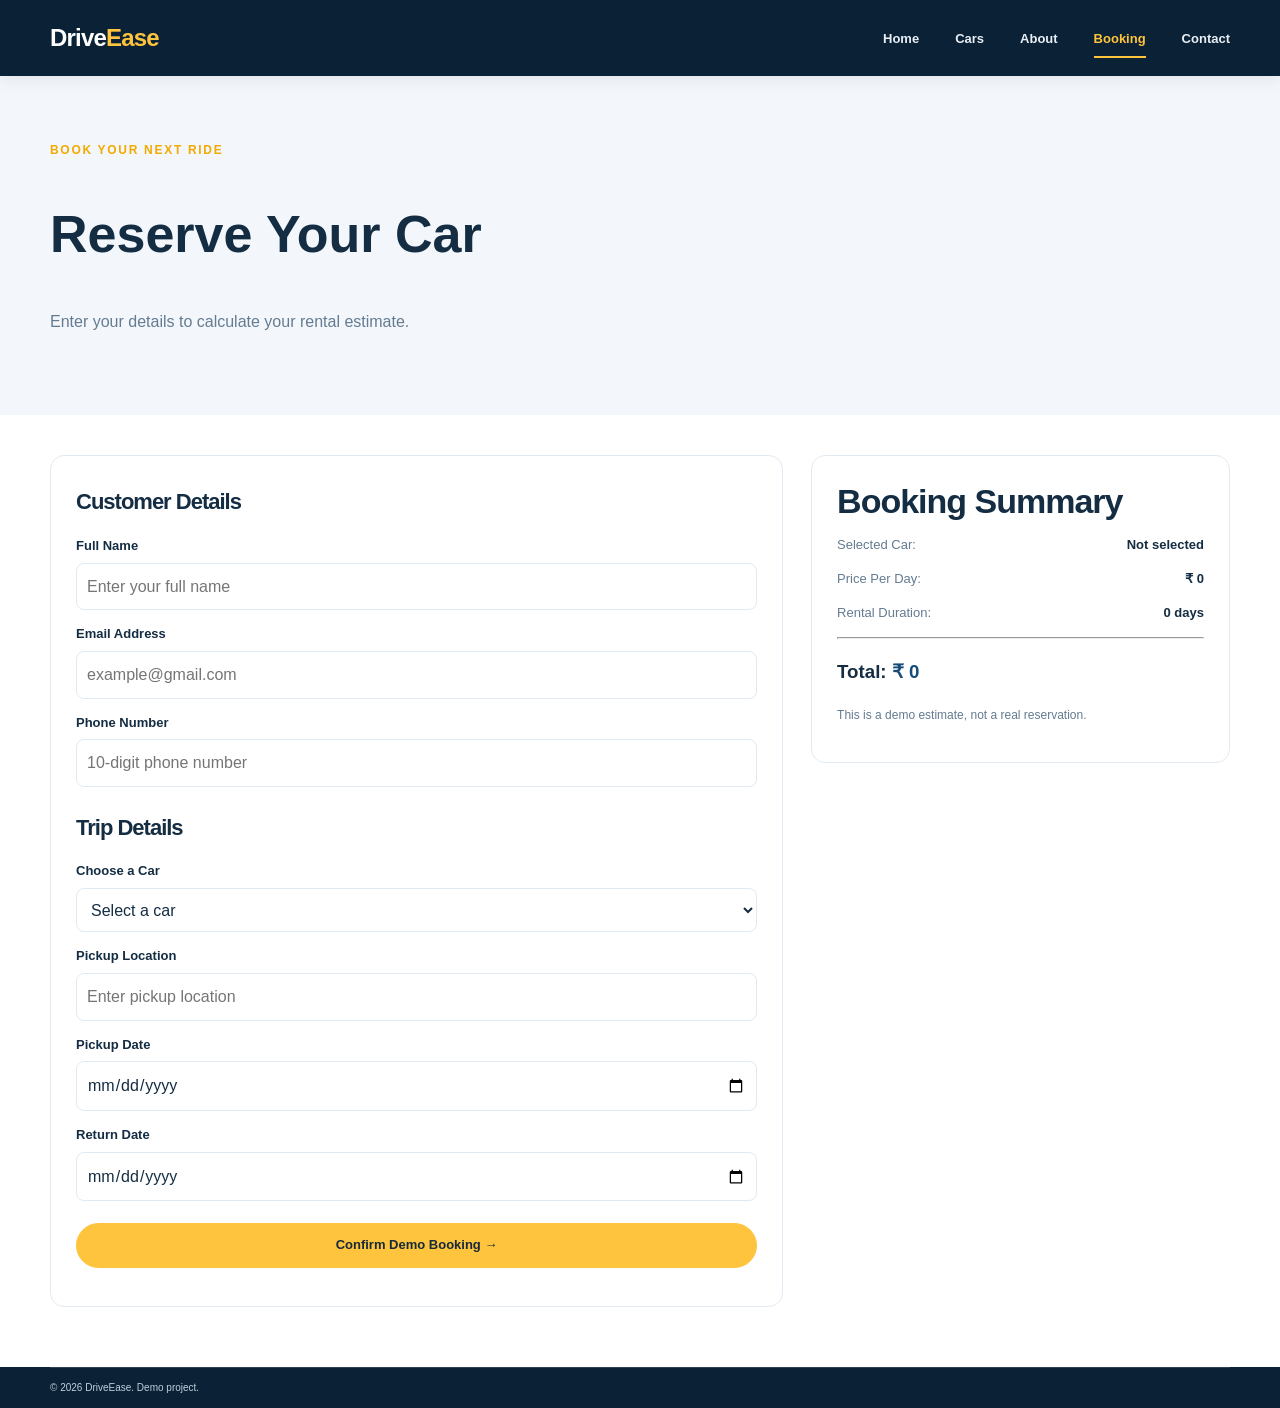
==== booking.html @ b7d3f3ad "car rental updated" ====
<!DOCTYPE html>
<html lang="en">
<head>
    <meta charset="UTF-8">
    <meta name="viewport" content="width=device-width, initial-scale=1.0">
    <title>Book Your Car | DriveEase</title>

    <link rel="stylesheet" href="css/style.css">
    <link rel="stylesheet" href="css/pages.css">

    <!-- Load car data before booking.js -->
    <script src="js/data.js" defer></script>
    <script src="js/shared.js" defer></script>
    <script src="js/booking.js" defer></script>
</head>
<body>

<header class="site-header">
    <nav class="navbar container">
        <a class="brand" href="index.html">
            <strong>Drive<span>Ease</span></strong>
        </a>

        <button class="menu-toggle" id="menuToggle"
                aria-label="Toggle navigation">☰</button>

        <div class="nav-links" id="navLinks">
            <a href="index.html">Home</a>
            <a href="cars.html">Cars</a>
            <a href="about.html">About</a>
            <a class="active" href="booking.html">Booking</a>
            <a href="contact.html">Contact</a>
        </div>
    </nav>
</header>

<main>
    <section class="booking-heading">
        <div class="container">
            <p class="eyebrow">BOOK YOUR NEXT RIDE</p>
            <h1>Reserve Your Car</h1>
            <p>Enter your details to calculate your rental estimate.</p>
        </div>
    </section>

    <section class="container booking-layout">
        <form id="bookingForm" class="booking-form">

            <h2>Customer Details</h2>

            <label for="fullName">Full Name</label>
            <input type="text" id="fullName" required
                   placeholder="Enter your full name">
            <small class="error" id="nameError"></small>

            <label for="email">Email Address</label>
            <input type="email" id="email" required
                   placeholder="example@gmail.com">
            <small class="error" id="emailError"></small>

            <label for="phone">Phone Number</label>
            <input type="tel" id="phone" required maxlength="10"
                   inputmode="numeric" placeholder="10-digit phone number">
            <small class="error" id="phoneError"></small>

            <h2>Trip Details</h2>

            <label for="carSelect">Choose a Car</label>
            <select id="carSelect" required>
                <option value="">Select a car</option>
            </select>
            <small class="error" id="carError"></small>

            <label for="pickupLocation">Pickup Location</label>
            <input type="text" id="pickupLocation" required
                   placeholder="Enter pickup location">

            <label for="pickupDate">Pickup Date</label>
            <input type="date" id="pickupDate" required>
            <small class="error" id="pickupError"></small>

            <label for="returnDate">Return Date</label>
            <input type="date" id="returnDate" required>
            <small class="error" id="returnError"></small>

            <button type="submit" class="button">
                Confirm Demo Booking →
            </button>

            <p id="bookingMessage" role="status" aria-live="polite"></p>
        </form>

        <aside class="booking-summary">
            <h2>Booking Summary</h2>
            <p>Selected Car: <strong id="summaryCar">Not selected</strong></p>
            <p>Price Per Day: <strong id="dailyPrice">₹ 0</strong></p>
            <p>Rental Duration: <strong id="rentalDays">0 days</strong></p>
            <hr>
            <h3>Total: <span id="totalPrice">₹ 0</span></h3>
            <p class="summary-note">
                This is a demo estimate, not a real reservation.
            </p>
        </aside>
    </section>
</main>

<footer class="site-footer">
    <div class="container footer-bottom">
        <p>© <span id="year"></span> DriveEase. Demo project.</p>
    </div>
</footer>

</body>
</html>
---- css/style.css ----
/* DriveEase homepage — responsive styles */
:root {
  --navy: #102b43;
  --navy-deep: #0b2135;
  --blue: #174b78;
  --yellow: #ffc43d;
  --yellow-hover: #f4b51e;
  --text: #142d43;
  --muted: #647b91;
  --bg: #ffffff;
  --soft: #f3f7fb;
  --card: #ffffff;
  --border: #e1eaf2;
  --shadow: 0 12px 34px rgba(14, 42, 66, .10);
}
* { box-sizing: border-box; }
html { scroll-behavior: smooth; scroll-padding-top: 90px; }
body { margin: 0; font-family: "Inter", Arial, sans-serif; color: var(--text); background: var(--bg); line-height: 1.6; }
a { color: inherit; text-decoration: none; }
button, input, select { font: inherit; }
button, a, input, select { -webkit-tap-highlight-color: transparent; }
button:focus-visible, a:focus-visible, input:focus-visible, select:focus-visible, summary:focus-visible { outline: 3px solid #4b9ee8; outline-offset: 3px; }
.container { width: min(1180px, calc(100% - 48px)); margin-inline: auto; }
.site-header { position: sticky; top: 0; z-index: 20; color: #fff; background: var(--navy-deep); box-shadow: 0 3px 16px rgba(0,0,0,.08); }
.navbar { min-height: 76px; display: flex; align-items: center; gap: 30px; }
.brand { display: inline-flex; align-items: center; gap: 10px; flex-shrink: 0; }
.brand-icon { font-size: 32px; line-height: 1; }
.brand strong { display: block; font-size: 24px; letter-spacing: -.8px; line-height: 1.15; }
.brand strong span { color: var(--yellow); }
.brand small { display: block; font-size: 10px; color: #d5e0eb; letter-spacing: .8px; }
.nav-links { display: flex; justify-content: center; align-items: center; gap: clamp(18px, 3vw, 36px); margin-left: auto; }
.nav-links a { position: relative; padding: 27px 0 24px; font-size: 13px; font-weight: 600; color: #e8eef5; transition: color .2s; }
.nav-links a:hover, .nav-links a.active { color: var(--yellow); }
.nav-links a.active::after { content: ""; position: absolute; left: 0; right: 0; bottom: 16px; height: 2px; background: var(--yellow); }
.nav-actions { display: flex; align-items: center; gap: 14px; }
.theme-toggle, .menu-toggle { border: 0; cursor: pointer; color: white; background: rgba(255,255,255,.12); border-radius: 50%; width: 38px; height: 38px; }
.menu-toggle { display: none; font-size: 20px; }
.button { display: inline-flex; align-items: center; justify-content: center; gap: 10px; min-height: 44px; padding: 11px 22px; border: 1px solid var(--yellow); border-radius: 999px; color: #172a3a; background: var(--yellow); font-weight: 800; font-size: 13px; cursor: pointer; transition: transform .2s, background .2s, box-shadow .2s; }
.button:hover { background: var(--yellow-hover); transform: translateY(-2px); box-shadow: 0 8px 20px rgba(255,196,61,.25); }
.button-small { min-height: 38px; padding: 9px 18px; font-size: 12px; }
.hero { min-height: 420px; position: relative; overflow: hidden; color: #fff; background: #1a354a url("https://images.unsplash.com/photo-1503376780353-7e6692767b70?auto=format&fit=crop&w=2000&q=85") center 55% / cover no-repeat; }
.hero-shade { position: absolute; inset: 0; background: linear-gradient(90deg, rgba(7,27,44,.92) 0%, rgba(7,27,44,.70) 38%, rgba(7,27,44,.08) 78%), linear-gradient(0deg, rgba(7,27,44,.2), transparent 50%); }
.hero-content { position: relative; z-index: 1; padding-top: 66px; padding-bottom: 76px; }
.eyebrow { margin: 0 0 8px; color: #f2a900; font-size: 12px; font-weight: 800; letter-spacing: 1.7px; }
.hero h1 { margin: 0; max-width: 540px; font-size: clamp(38px, 5vw, 62px); font-weight: 800; line-height: 1.05; letter-spacing: -2px; }
.hero h1 span { color: var(--yellow); }
.hero-copy { margin: 18px 0 24px; color: #eef3f7; font-size: 15px; }
.hero-buttons { display: flex; align-items: center; gap: 22px; flex-wrap: wrap; }
.text-link { display: inline-flex; align-items: center; gap: 8px; color: var(--blue); font-size: 13px; font-weight: 800; }
.text-link:hover { color: #2675b7; }
.light-link { color: #fff; }
.light-link:hover { color: var(--yellow); }
.hero-dots { display: flex; gap: 8px; margin-top: 34px; }
.dot { width: 7px; height: 7px; border-radius: 50%; background: rgba(255,255,255,.7); }
.dot.active { width: 22px; border-radius: 8px; background: var(--yellow); }
.hero-next { position: absolute; right: max(24px, calc((100vw - 1180px) / 2)); top: 46%; display: grid; place-items: center; width: 42px; height: 42px; border-radius: 50%; background: rgba(255,255,255,.18); color: white; font-size: 32px; }
.search-wrap { position: relative; z-index: 3; margin-top: -30px; }
.search-panel { display: grid; grid-template-columns: 1.15fr 1fr 1fr .9fr auto; align-items: center; gap: 4px; padding: 10px; border: 1px solid rgba(223,233,242,.9); border-radius: 18px; background: var(--card); box-shadow: var(--shadow); }
.search-field { display: flex; align-items: center; gap: 11px; min-width: 0; min-height: 54px; padding: 7px 12px; border-right: 1px solid var(--border); }
.field-icon { color: var(--blue); font-size: 23px; flex-shrink: 0; }
.field-content { display: flex; flex-direction: column; width: 100%; min-width: 0; }
.field-label { font-size: 10px; font-weight: 800; color: var(--text); }
.search-field input, .search-field select { width: 100%; min-width: 0; padding: 2px 0; border: 0; outline: none; color: var(--muted); background: transparent; font-size: 12px; }
.search-field input:focus, .search-field select:focus { outline: none; }
.search-field input[type="date"] { font-size: 11px; }
.search-button { border-radius: 13px; min-height: 48px; white-space: nowrap; }
.search-button span { font-size: 23px; line-height: .8; }
.form-message { min-height: 4px; margin: 6px 8px 0; color: #b45309; font-size: 12px; }
.section { padding-top: 54px; padding-bottom: 54px; }
.section-heading { display: flex; justify-content: space-between; align-items: end; gap: 24px; margin-bottom: 24px; }
.section-heading .eyebrow { margin-bottom: 2px; }
h2 { margin: 0; color: var(--text); font-size: clamp(26px, 3vw, 34px); line-height: 1.2; letter-spacing: -1px; }
.section-subtitle { margin: 8px 0 0; color: var(--muted); font-size: 13px; }
.section-heading > .text-link { margin-bottom: 6px; }
.car-grid { display: grid; grid-template-columns: repeat(4, minmax(0, 1fr)); gap: 18px; }
.car-card { overflow: hidden; min-width: 0; border: 1px solid var(--border); border-radius: 13px; background: var(--card); transition: transform .25s, box-shadow .25s; }
.car-card:hover { transform: translateY(-5px); box-shadow: var(--shadow); }
.car-image-wrap { position: relative; height: 170px; overflow: hidden; background: var(--soft); }
.car-image { width: 100%; height: 100%; object-fit: cover; transition: transform .4s; }
.car-card:hover .car-image { transform: scale(1.04); }
.car-badge { position: absolute; top: 12px; left: 12px; padding: 4px 10px; border-radius: 20px; color: white; background: #3984d5; font-size: 10px; font-weight: 800; }
.car-card:nth-child(2) .car-badge { background: #35a66c; }
.car-card:nth-child(3) .car-badge { background: #8a65cc; }
.car-card:nth-child(4) .car-badge { background: #ed7b32; }
.car-card:nth-child(5) .car-badge { background: #11e7f7; }
.car-card:nth-child(6) .car-badge { background: #df0f0f; }
.car-card:nth-child(7) .car-badge { background: #6f016f; }
.car-card:nth-child(8) .car-badge { background: #a3ce06; }
.car-body { padding: 14px; }
.car-body h3 { margin: 0 0 10px; font-size: 15px; }
.car-specs { display: flex; flex-wrap: wrap; gap: 7px 12px; color: var(--muted); font-size: 10px; }
.car-price { margin: 13px 0; font-size: 17px; font-weight: 800; }
.car-price small { font-size: 11px; font-weight: 500; }
.car-body .button { width: 100%; min-height: 38px; border-radius: 9px; padding: 8px 12px; font-size: 11px; }
.empty-state { color: var(--muted); text-align: center; padding: 24px; }
.benefits { background: var(--soft); border-block: 1px solid var(--border); }
.benefit-grid { display: grid; grid-template-columns: repeat(4, 1fr); padding-block: 28px; }
.benefit { display: flex; align-items: center; gap: 14px; padding: 8px 22px; border-right: 1px solid var(--border); }
.benefit:first-child { padding-left: 0; }
.benefit:last-child { border-right: 0; }
.benefit-icon { display: grid; place-items: center; width: 54px; height: 54px; flex-shrink: 0; border-radius: 50%; color: var(--blue); background: #e0ebf5; font-size: 22px; }
.benefit h3 { margin: 0 0 3px; font-size: 12px; }
.benefit p { margin: 0; color: var(--muted); font-size: 10px; }
.testimonials { padding-top: 52px; padding-bottom: 56px; }
.testimonial-grid { display: grid; grid-template-columns: repeat(3, 1fr); gap: 18px; }
.testimonial-card { padding: 20px; border: 1px solid var(--border); border-radius: 12px; background: var(--card); box-shadow: 0 4px 14px rgba(15,42,65,.03); }
.customer { display: flex; align-items: center; gap: 12px; }
.avatar { display: grid; place-items: center; width: 44px; height: 44px; border-radius: 50%; color: #fff; background: var(--blue); font-size: 12px; font-weight: 800; }
.avatar-two { background: #a55e4b; }
.avatar-three { background: #497d68; }
.customer h3 { margin: 0; font-size: 12px; }
.stars { margin: 2px 0 0; color: #f5ad13; letter-spacing: 2px; font-size: 14px; }
.testimonial-card > p { margin: 16px 0 0; color: var(--muted); font-size: 12px; line-height: 1.8; }
.faq-section { padding: 48px 0; background: var(--soft); border-top: 1px solid var(--border); }
.faq-layout { display: grid; grid-template-columns: .85fr 1.15fr; gap: 56px; align-items: start; }
.faq-intro h2 { max-width: 360px; }
.faq-intro .section-subtitle { margin-bottom: 20px; }
.button-outline { color: var(--blue); background: transparent; border-color: var(--blue); }
.button-outline:hover { color: white; background: var(--blue); }
.faq-list { display: grid; gap: 9px; }
.faq-list details { overflow: hidden; border: 1px solid var(--border); border-radius: 9px; background: var(--card); }
.faq-list summary { position: relative; padding: 14px 42px 14px 16px; cursor: pointer; list-style: none; font-size: 12px; font-weight: 700; }
.faq-list summary::-webkit-details-marker { display: none; }
.faq-list summary::after { content: "+"; position: absolute; right: 16px; top: 9px; color: var(--blue); font-size: 20px; }
.faq-list details[open] summary::after { content: "−"; }
.faq-list details p { margin: 0; padding: 0 16px 15px; color: var(--muted); font-size: 12px; }
.site-footer { color: #e5edf5; background: var(--navy-deep); }
.footer-grid { display: grid; grid-template-columns: 1.25fr .8fr 1.2fr .7fr; gap: 42px; padding-top: 38px; padding-bottom: 30px; }
.footer-brand p, .site-footer p { color: #c0cfdd; font-size: 11px; }
.footer-grid h3 { margin: 0 0 12px; color: white; font-size: 12px; }
.footer-grid > div:not(.footer-brand) > a { display: block; margin: 5px 0; color: #c0cfdd; font-size: 11px; }
.footer-grid a:hover { color: var(--yellow); }
.footer-grid .brand strong { font-size: 21px; }
.footer-grid .brand-icon { font-size: 27px; }
.footer-grid .brand small { font-size: 9px; }
.social-links { display: flex; gap: 9px; }
.social-links a { display: grid; place-items: center; width: 32px; height: 32px; border-radius: 50%; color: white; background: rgba(255,255,255,.12); font-size: 14px; }
.footer-bottom { display: flex; justify-content: space-between; gap: 20px; border-top: 1px solid rgba(255,255,255,.15); padding-block: 12px; }
.footer-bottom p { margin: 0; font-size: 10px; }
.back-to-top { position: fixed; right: 22px; bottom: 22px; z-index: 10; display: none; width: 44px; height: 44px; border: 0; border-radius: 50%; color: var(--navy-deep); background: var(--yellow); font-size: 22px; cursor: pointer; box-shadow: 0 5px 18px rgba(0,0,0,.15); }
.back-to-top.visible { display: block; }
body.dark-mode { --text: #e8f0f7; --muted: #afc0d0; --bg: #0c1d2c; --soft: #11283b; --card: #142d42; --border: #294258; --blue: #7dbcf2; --shadow: 0 12px 34px rgba(0,0,0,.25); }
body.dark-mode .benefit-icon { background: #203e57; color: #c4e2ff; }
body.dark-mode .search-field input, body.dark-mode .search-field select { color: #d1deea; color-scheme: dark; }
body.dark-mode .car-badge { color: white; }
body.dark-mode .button-outline { color: #b6d9f6; border-color: #7dbcf2; }
body.dark-mode .button-outline:hover { color: #0c1d2c; background: #7dbcf2; }



@media (max-width: 1000px) {
  .navbar { gap: 18px; }
  .nav-links { gap: 18px; }
  .brand strong { font-size: 21px; }
  .search-panel { grid-template-columns: repeat(2, 1fr); }
  .search-field { border-right: 0; border-bottom: 1px solid var(--border); }
  .search-button { grid-column: 1 / -1; }
  .car-grid { grid-template-columns: repeat(2, minmax(0, 1fr)); }
  .car-image-wrap { height: 220px; }
  .benefit-grid { grid-template-columns: repeat(2, 1fr); row-gap: 18px; }
  .benefit:nth-child(2) { border-right: 0; }
  .benefit:nth-child(3) { padding-left: 0; }
  .footer-grid { gap: 24px; }
}
@media (max-width: 720px) {
  .container { width: min(100% - 32px, 560px); }
  .navbar { min-height: 68px; gap: 12px; }
  .brand-icon { font-size: 27px; }
  .brand strong { font-size: 20px; }
  .brand small { font-size: 9px; }
  .menu-toggle { display: block; margin-left: auto; }
  .nav-actions { gap: 8px; }
  .nav-actions .button { display: none; }
  .nav-links { position: absolute; top: 68px; left: 0; right: 0; display: none; flex-direction: column; align-items: stretch; gap: 0; padding: 8px 20px 16px; background: var(--navy-deep); box-shadow: 0 12px 18px rgba(0,0,0,.18); }
  .nav-links.open { display: flex; }
  .nav-links a { padding: 12px 8px; }
  .nav-links a.active::after { left: 8px; right: auto; bottom: 5px; width: 28px; }
  .hero { min-height: 420px; background-position: 61% center; }
  .hero-shade { background: linear-gradient(90deg, rgba(7,27,44,.92), rgba(7,27,44,.54) 75%, rgba(7,27,44,.22)); }
  .hero-content { padding-top: 55px; padding-bottom: 66px; }
  .hero h1 { font-size: clamp(40px, 11vw, 56px); letter-spacing: -1.5px; }
  .hero-copy { font-size: 13px; max-width: 330px; }
  .desktop-break { display: none; }
  .hero-next { display: none; }
  .search-wrap { margin-top: -25px; }
  .search-panel { padding: 10px; grid-template-columns: 1fr 1fr; border-radius: 14px; }
  .search-field { padding: 8px 6px; gap: 8px; }
  .field-icon { font-size: 19px; }
  .field-label { font-size: 10px; }
  .search-field input, .search-field select { font-size: 11px; }
  .search-field input[type="date"] { max-width: 100%; font-size: 10px; }
  .type-field { grid-column: 1 / -1; }
  .search-button { grid-column: 1 / -1; }
  .section { padding-top: 40px; padding-bottom: 40px; }
  .section-heading { align-items: start; }
  .section-heading > .text-link { margin-top: 28px; white-space: nowrap; font-size: 11px; }
  .section-subtitle { font-size: 12px; }
  .car-grid { gap: 12px; }
  .car-image-wrap { height: 150px; }
  .car-body { padding: 11px; }
  .car-body h3 { font-size: 13px; }
  .car-specs { gap: 5px 8px; font-size: 9px; }
  .car-price { font-size: 15px; }
  .benefit-grid { padding-block: 22px; }
  .benefit { gap: 10px; padding: 8px 10px; }
  .benefit-icon { width: 42px; height: 42px; font-size: 18px; }
  .benefit h3 { font-size: 11px; }
  .benefit p { font-size: 9px; }
  .testimonial-grid { grid-template-columns: 1fr; }
  .testimonial-card { padding: 17px; }
  .faq-layout { grid-template-columns: 1fr; gap: 26px; }
  .faq-section { padding-block: 38px; }
  .footer-grid { grid-template-columns: repeat(2, minmax(0, 1fr)); gap: 26px 18px; }
}
@media (max-width: 400px) {
  .container { width: calc(100% - 24px); }
  .brand { gap: 6px; }
  .brand strong { font-size: 18px; }
  .theme-toggle { width: 34px; height: 34px; }
  .hero h1 { font-size: 39px; }
  .hero-buttons { gap: 14px; }
  .hero-buttons .button { padding-inline: 16px; }
  .car-grid { grid-template-columns: 1fr; }
  .car-image-wrap { height: 205px; }
  .benefit-grid { grid-template-columns: 1fr; }
  .benefit, .benefit:first-child, .benefit:nth-child(3) { padding: 8px 0; border-right: 0; }
  .footer-grid { grid-template-columns: 1fr 1fr; }
  .footer-bottom { flex-direction: column; gap: 4px; }
}
@media (prefers-reduced-motion: reduce) {
  *, *::before, *::after { scroll-behavior: auto !important; transition-duration: .01ms !important; animation-duration: .01ms !important; }
}
---- css/pages.css ----
/* About page */
.about-hero,
.booking-heading {
    padding: 65px 0;
    background: var(--navy, #102b43);
    color: white;
}

.about-hero h1,
.booking-heading h1 {
    font-size: clamp(32px, 5vw, 52px);
    line-height: 1.2;
}

.about-hero h1 span {
    color: var(--yellow, #ffc43d);
}

.about-hero p:not(.eyebrow),
.booking-heading p:not(.eyebrow) {
    color: #d9e4ee;
}

.about-intro {
    display: grid;
    grid-template-columns: 1fr 1fr;
    gap: 36px;
    align-items: center;
    padding-block: 60px;
}

.about-intro > div:first-child > p:not(.eyebrow) {
    color: var(--muted, #647b91);
    line-height: 1.8;
}

.about-image img {
    width: 100%;
    min-height: 260px;
    max-height: 360px;
    object-fit: cover;
    border-radius: 14px;
}

.values-section {
    padding-block: 50px;
    background: var(--soft, #f3f7fb);
}

.center-heading {
    text-align: center;
    margin-bottom: 28px;
}

.center-heading h2 {
    color: var(--text, #142d43);
}

.value-grid {
    display: grid;
    grid-template-columns: repeat(3, 1fr);
    gap: 20px;
}

.value-card {
    padding: 24px;
    border: 1px solid var(--border, #e1eaf2);
    border-radius: 12px;
    background: var(--card, #fff);
}

.value-card p {
    color: var(--muted, #647b91);
    line-height: 1.7;
    font-size: 14px;
}

.about-cta {
    padding: 45px 0;
    text-align: center;
}

/* Booking page */
.booking-heading {
    background: var(--soft, #f3f7fb);
    color: var(--text, #142d43);
}

.booking-heading p:not(.eyebrow) {
    color: var(--muted, #647b91);
}

.booking-layout {
    display: grid;
    grid-template-columns: 1.4fr 0.8fr;
    align-items: start;
    gap: 28px;
    padding-block: 40px 60px;
}

.booking-form,
.booking-summary {
    padding: 25px;
    border: 1px solid var(--border, #e1eaf2);
    border-radius: 14px;
    background: var(--card, #fff);
}

.booking-form h2 {
    margin: 8px 0 20px;
    font-size: 22px;
}

.booking-form h2:not(:first-child) {
    margin-top: 28px;
}

.booking-form label {
    display: block;
    margin: 14px 0 6px;
    font-size: 13px;
    font-weight: 600;
}

.booking-form input,
.booking-form select {
    display: block;
    width: 100%;
    min-height: 44px;
    padding: 10px;
    border: 1px solid var(--border, #e1eaf2);
    border-radius: 8px;
    background: var(--bg, #fff);
    color: var(--text, #142d43);
}

.booking-form input:focus,
.booking-form select:focus {
    outline: 2px solid #7dbcf2;
}

.booking-form .button {
    width: 100%;
    margin-top: 22px;
}

.error {
    display: block;
    color: #d33d3d;
    font-size: 12px;
}

.booking-summary {
    position: sticky;
    top: 100px;
}

.booking-summary p {
    display: flex;
    justify-content: space-between;
    gap: 10px;
    color: var(--muted, #647b91);
    font-size: 13px;
}

.booking-summary strong {
    color: var(--text, #142d43);
    text-align: right;
}

.booking-summary h3 span {
    color: var(--blue, #174b78);
}

.summary-note {
    line-height: 1.6;
    font-size: 12px !important;
}

#bookingMessage {
    line-height: 1.7;
    font-size: 13px;
}

/* =========================
   CONTACT PAGE
========================= */

.contact-hero {
    padding: 65px 0;
    background: var(--navy, #102b43);
    color: white;
    text-align: center;
}

.contact-hero h1 {
    margin: 10px 0;
    font-size: clamp(30px, 5vw, 48px);
    line-height: 1.2;
}

.contact-hero p:not(.eyebrow) {
    color: #d8e4ef;
}

.contact-layout {
    display: grid;
    grid-template-columns: 0.9fr 1.1fr;
    gap: 40px;
    align-items: start;
    padding-top: 55px;
    padding-bottom: 65px;
}

.contact-info h2,
.contact-form h2 {
    font-size: 25px;
    line-height: 1.3;
}

.contact-description {
    color: var(--muted, #647b91);
    font-size: 14px;
    line-height: 1.8;
}

.contact-item {
    display: flex;
    align-items: center;
    gap: 15px;
    margin-top: 25px;
}

.contact-icon {
    display: grid;
    place-items: center;
    width: 48px;
    height: 48px;
    flex-shrink: 0;
    border-radius: 12px;
    color: var(--blue, #174b78);
    background: var(--soft, #f1f6fa);
    font-size: 22px;
}

.contact-item h3 {
    margin: 0 0 5px;
    font-size: 15px;
}

.contact-item p {
    margin: 0;
    color: var(--muted, #647b91);
    font-size: 13px;
    overflow-wrap: anywhere;
}

.contact-note {
    margin-top: 30px;
    padding: 20px;
    border-radius: 12px;
    background: var(--soft, #f1f6fa);
}

.contact-note p {
    color: var(--muted, #647b91);
    font-size: 13px;
    line-height: 1.7;
}

.text-link {
    color: var(--blue, #174b78);
    font-weight: 700;
    text-decoration: none;
}

.text-link:hover {
    text-decoration: underline;
}

.contact-form {
    padding: 28px;
    border: 1px solid var(--border, #e1eaf2);
    border-radius: 16px;
    background: var(--card, #fff);
    box-shadow: 0 10px 30px rgba(15, 42, 65, 0.05);
}

.contact-form label {
    display: block;
    margin: 18px 0 7px;
    font-size: 13px;
    font-weight: 600;
}

.contact-form input,
.contact-form textarea {
    width: 100%;
    padding: 12px 13px;
    border: 1px solid var(--border, #dce5ed);
    border-radius: 8px;
    color: var(--text, #142d43);
    background: var(--bg, #fff);
    font: inherit;
    font-size: 13px;
    box-sizing: border-box;
}

.contact-form textarea {
    resize: vertical;
    min-height: 130px;
}

.contact-form input:focus,
.contact-form textarea:focus {
    outline: 2px solid #7dbcf2;
    outline-offset: 1px;
}

.contact-submit {
    width: 100%;
    margin-top: 20px;
}

.contact-form .error {
    display: block;
    margin-top: 5px;
    color: #d33d3d;
    font-size: 12px;
}

.contact-success {
    padding: 12px;
    margin-top: 15px;
    border-radius: 8px;
    background: #e8f7ed;
    color: #176b35;
    font-size: 13px;
    line-height: 1.6;
}

.form-note {
    color: var(--muted, #647b91);
    font-size: 11px;
    line-height: 1.7;
    margin-top: 15px;
}

@media (max-width: 760px) {
    .contact-layout {
        grid-template-columns: 1fr;
        gap: 28px;
        padding-top: 35px;
        padding-bottom: 40px;
    }

    .contact-hero {
        padding: 45px 15px;
    }

    .contact-form {
        padding: 20px;
    }
}

/* Tablet and mobile */
@media (max-width: 760px) {
    .about-intro,
    .booking-layout {
        grid-template-columns: 1fr;
    }

    .value-grid {
        grid-template-columns: 1fr;
    }

    .booking-summary {
        position: static;
    }

    .about-intro {
        padding-block: 35px;
    }

    .about-hero,
    .booking-heading {
        padding-block: 42px;
    }
}
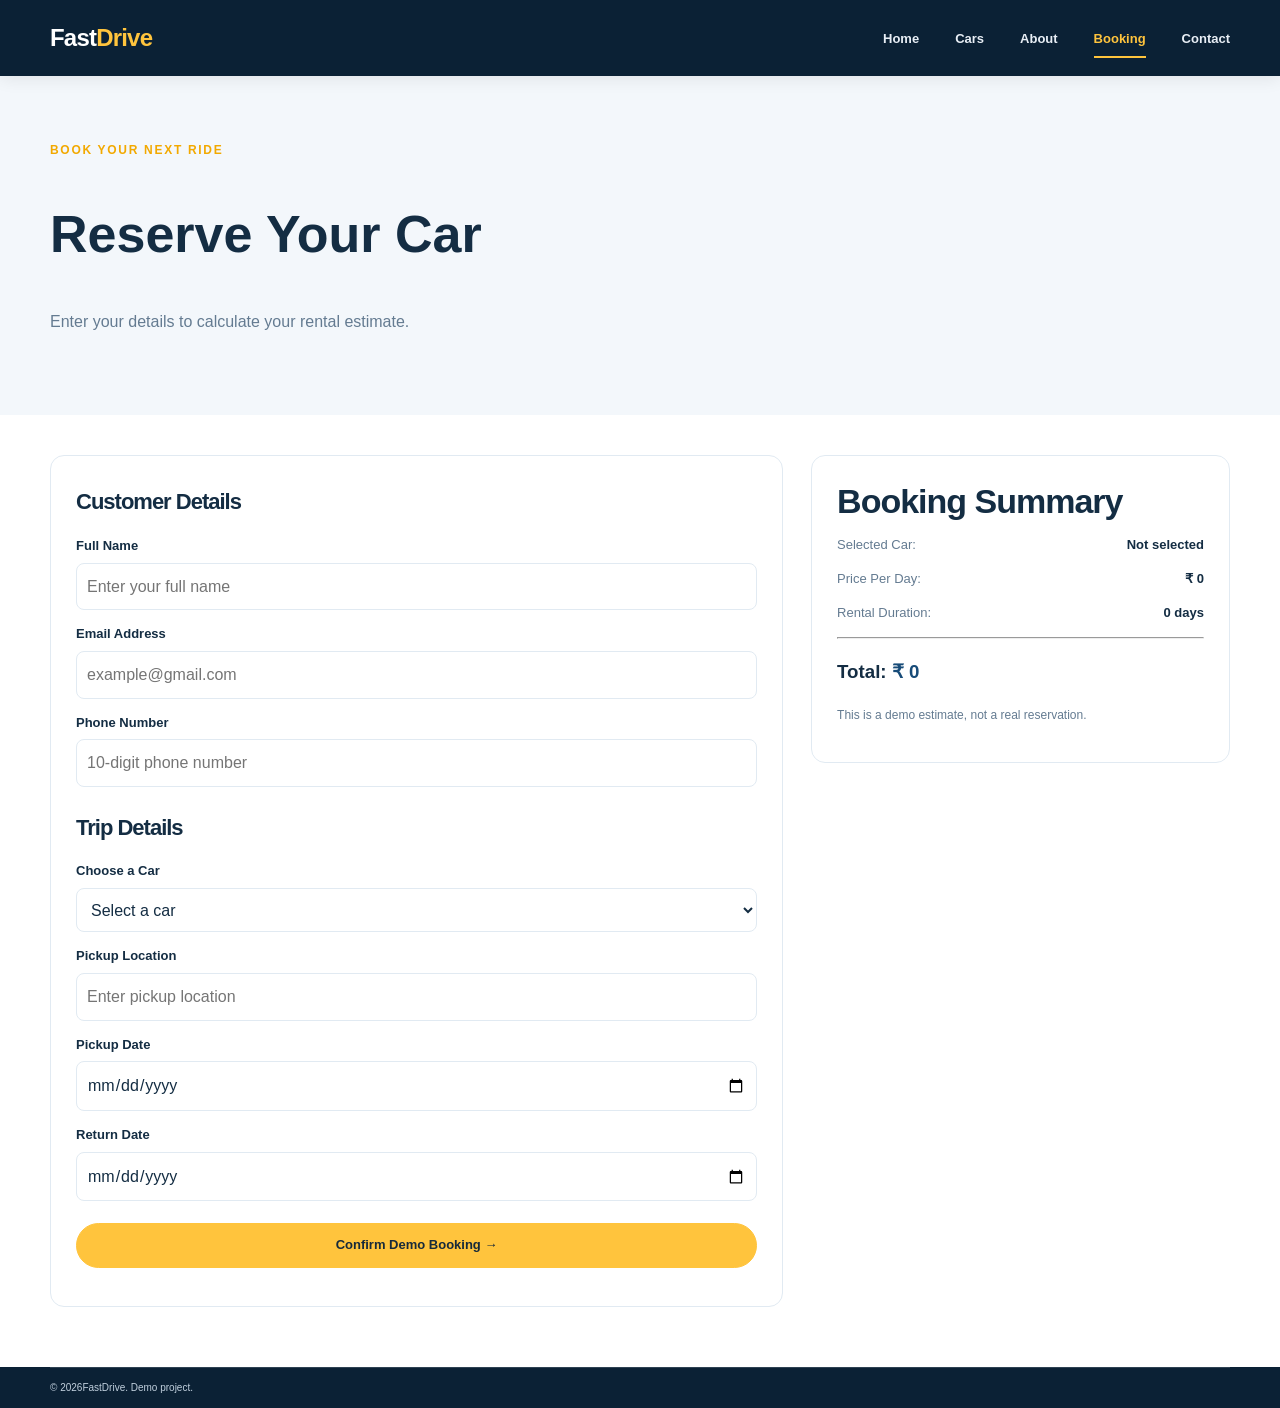
==== commit dd822a67: "logo changed" ====
--- a/booking.html
+++ b/booking.html
@@ -4,7 +4,7 @@
 <head>
     <meta charset="UTF-8">
     <meta name="viewport" content="width=device-width, initial-scale=1.0">
-    <title>Book Your Car | DriveEase</title>
+    <title>Book Your Car |FastDrive</title>
 
     <link rel="stylesheet" href="css/style.css">
     <link rel="stylesheet" href="css/pages.css">
@@ -19,7 +19,7 @@
 <header class="site-header">
     <nav class="navbar container">
         <a class="brand" href="index.html">
-            <strong>Drive<span>Ease</span></strong>
+            <strong>Fast<span>Drive</span></strong>
         </a>
 
         <button class="menu-toggle" id="menuToggle"
@@ -107,7 +107,7 @@
 
 <footer class="site-footer">
     <div class="container footer-bottom">
-        <p>© <span id="year"></span> DriveEase. Demo project.</p>
+        <p>© <span id="year"></span>FastDrive. Demo project.</p>
     </div>
 </footer>
 
--- a/css/style.css
+++ b/css/style.css
@@ -1,5 +1,6 @@
 /* DriveEase homepage — responsive styles */
 :root {
+  
   --navy: #102b43;
   --navy-deep: #0b2135;
   --blue: #174b78;
